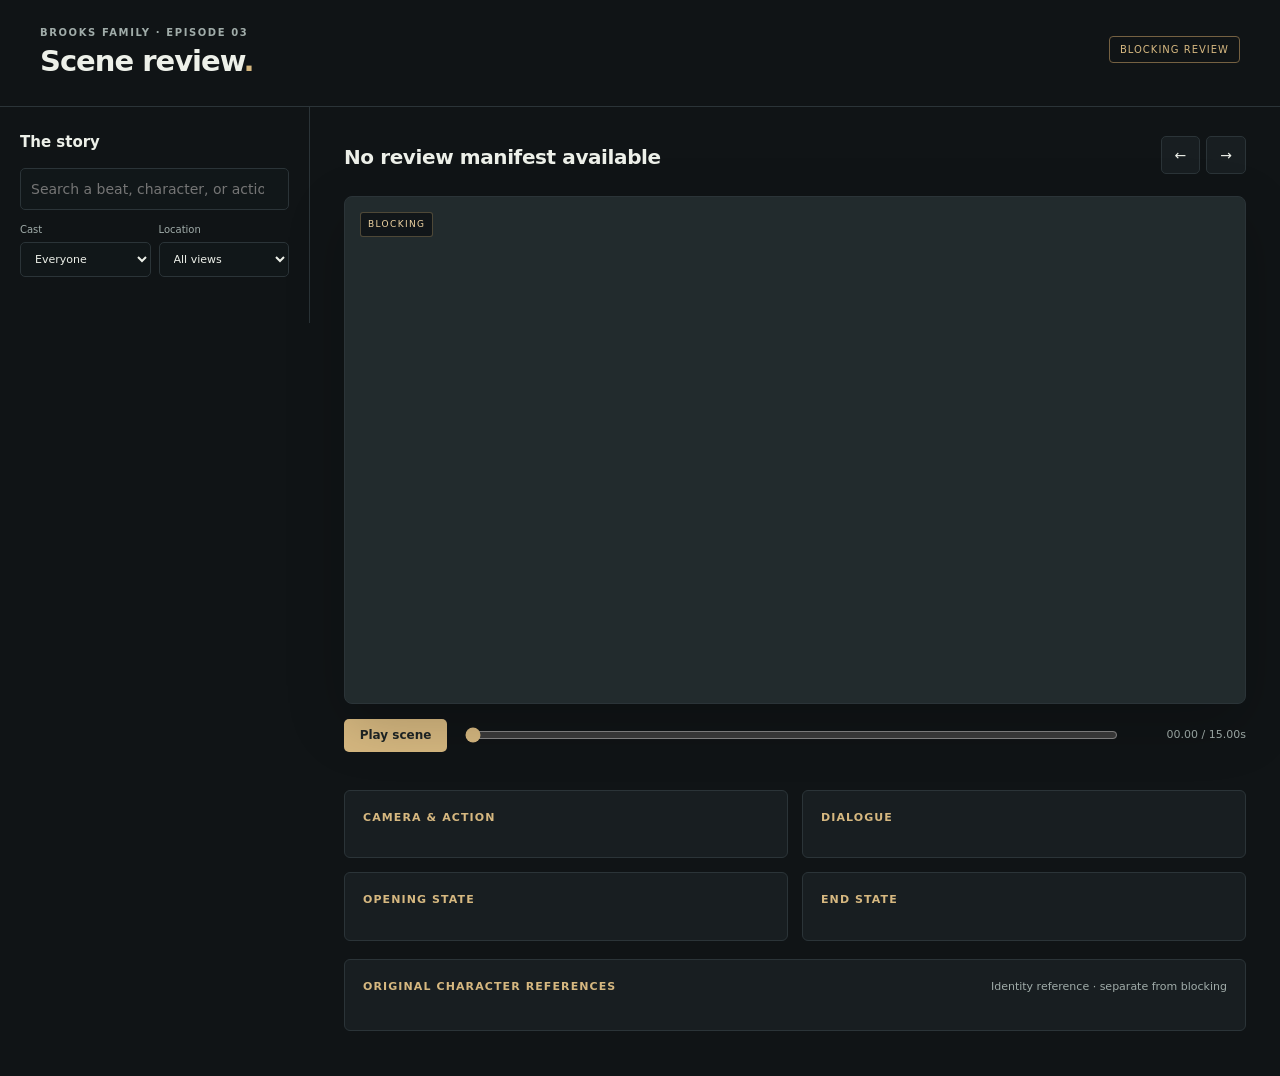
==== animation2d/episode03/web/index.html @ a22155e5 "Add data-driven Episode 03 actors, dialogue, continuity and browser preview pipeline" ====
<!doctype html>
<html lang="en">
<head>
  <meta charset="utf-8">
  <meta name="viewport" content="width=device-width, initial-scale=1">
  <title>Episode 03 · Scene review</title>
  <link rel="stylesheet" href="style.css">
</head>
<body>
  <header class="topbar">
    <div><p class="eyebrow">BROOKS FAMILY · EPISODE 03</p><h1>Scene review<span class="dot">.</span></h1></div>
    <div class="header-meta"><span id="mode" class="badge">BLOCKING REVIEW</span><p id="totals"></p></div>
  </header>
  <main>
    <aside class="library" aria-label="Shot library">
      <div class="library-top"><h2>The story</h2><span id="filtered-count" class="muted"></span></div>
      <label class="search-label"><span class="sr-only">Search shots</span><input id="search" type="search" placeholder="Search a beat, character, or action…"></label>
      <div class="filters"><label><span>Cast</span><select id="cast-filter"><option value="">Everyone</option></select></label><label><span>Location</span><select id="location-filter"><option value="">All views</option></select></label></div>
      <nav id="shots" aria-label="Select a shot"></nav>
    </aside>
    <section class="review" aria-label="Selected shot">
      <div class="shot-heading"><div><p id="shot-number" class="eyebrow"></p><h2 id="shot-title">Loading review…</h2></div><div class="navigation"><button id="previous" aria-label="Previous shot">←</button><button id="next" aria-label="Next shot">→</button></div></div>
      <div class="stage"><img id="frame" alt="Selected scene preview"><div id="frame-error" role="status" hidden></div><div class="stage-badge" id="stage-badge">BLOCKING</div></div>
      <div class="transport"><button id="play" class="play">Play scene</button><label class="scrubber"><span class="sr-only">Scene time or sample position</span><input id="time" type="range" min="0" max="14.958333" step="0.041667" value="0"></label><output id="time-label">00.00 / 15.00s</output></div>
      <p id="notice" class="notice"></p>
      <div id="shot-cast" class="cast-chips" aria-label="Visible cast"></div>
      <div class="details-grid"><section class="detail-card"><h3>Camera & action</h3><p id="camera"></p><p id="action"></p><div id="props" class="prop-list"></div></section><section class="detail-card"><h3>Dialogue</h3><div id="dialogue"></div></section></div>
      <div class="details-grid"><section class="detail-card continuity"><h3>Opening state</h3><div id="state-in"></div></section><section class="detail-card continuity"><h3>End state</h3><div id="state-out"></div></section></div>
      <section class="detail-card reference-card"><div class="reference-title"><h3>Original character references</h3><span class="muted">Identity reference · separate from blocking</span></div><div id="references"></div></section>
    </section>
  </main>
  <script src="manifest.js"></script>
  <script src="app.js"></script>
</body>
</html>
---- animation2d/episode03/web/style.css ----
:root{color-scheme:dark;--bg:#101416;--panel:#181e21;--line:#2b3438;--text:#edf0e9;--muted:#a0aca9;--accent:#d6b880;--mint:#a7c5b5}*{box-sizing:border-box}body{margin:0;background:var(--bg);color:var(--text);font:14px/1.6 ui-sans-serif,system-ui,-apple-system,BlinkMacSystemFont,"Segoe UI",sans-serif}.topbar{display:flex;justify-content:space-between;align-items:center;padding:25px 40px 28px;border-bottom:1px solid var(--line)}.eyebrow{font-size:10px;letter-spacing:.16em;color:var(--muted);font-weight:700;margin:0 0 5px}h1{font-size:29px;line-height:1.1;font-weight:650;margin:0;letter-spacing:-1px}.dot{color:var(--accent)}.header-meta{text-align:right}.header-meta p{margin:7px 0 0;color:var(--muted);font-size:12px}.badge{font-size:10px;letter-spacing:.1em;padding:7px 10px;border:1px solid #756142;border-radius:4px;color:var(--accent)}main{display:grid;grid-template-columns:310px minmax(0,1fr);max-width:1720px;margin:auto}.library{padding:26px 20px;border-right:1px solid var(--line);align-self:start;position:sticky;top:0;max-height:100vh;overflow:auto}.library-top{display:flex;justify-content:space-between;align-items:center;margin-bottom:16px}h2{font-size:20px;line-height:1.25;font-weight:600;letter-spacing:-.4px;margin:0}.library h2{font-size:15px;letter-spacing:0}.muted{color:var(--muted);font-size:11px}input,select,button{font:inherit}input[type=search],select{color:var(--text);background:#111719;border:1px solid var(--line);border-radius:5px;padding:9px 10px;width:100%}input:focus-visible,select:focus-visible,button:focus-visible,a:focus-visible{outline:2px solid var(--accent);outline-offset:3px}.filters{display:grid;grid-template-columns:1fr 1fr;gap:8px;margin:12px 0 20px}.filters label span{display:block;color:var(--muted);font-size:10px;margin-bottom:4px}.filters select{font-size:11px}.shot-button{width:100%;text-align:left;display:flex;gap:12px;padding:12px 10px;color:var(--text);background:transparent;border:1px solid transparent;border-bottom-color:#242c2f;cursor:pointer;border-radius:4px}.shot-button:hover{background:#1c2427}.shot-button.active{background:#28312f;border-color:#56685d}.shot-index{color:var(--muted);font-size:10px;font-variant-numeric:tabular-nums;padding-top:3px;min-width:22px}.shot-copy{min-width:0}.shot-copy strong{display:block;font-size:12px;line-height:1.5;font-weight:550}.shot-copy small{display:block;color:var(--muted);font-size:10px;letter-spacing:.02em;margin-top:3px}.review{padding:29px 34px 45px;max-width:1210px;width:100%;margin:auto}.shot-heading{display:flex;justify-content:space-between;align-items:center;gap:20px;margin-bottom:22px}.navigation{display:flex;gap:6px}button{color:var(--text);cursor:pointer;background:var(--panel);border:1px solid var(--line);border-radius:5px;padding:7px 13px}button:disabled{opacity:.35;cursor:default}.stage{position:relative;aspect-ratio:16/9;background:#222b2d;border:1px solid var(--line);border-radius:8px;overflow:hidden;box-shadow:0 20px 60px #0003}.stage img{display:block;width:100%;height:100%;object-fit:contain}.stage img:not([src]){visibility:hidden}.stage-badge{position:absolute;top:15px;left:15px;font-size:9px;letter-spacing:.15em;padding:4px 7px;background:#101416dd;color:#f0d5a3;border:1px solid #83745488;border-radius:3px}#frame-error{position:absolute;inset:0;display:grid;place-items:center;padding:60px;color:#f2d39a;text-align:center;background:#202829}#frame-error[hidden]{display:none}.transport{display:flex;align-items:center;gap:16px;margin:15px 0 8px}.play{background:var(--accent);color:#1e2525;font-weight:650;font-size:12px;border:none;white-space:nowrap;min-width:103px}.scrubber{flex:1;display:flex}input[type=range]{width:100%;accent-color:var(--accent);cursor:pointer}output{font-size:11px;color:var(--muted);font-variant-numeric:tabular-nums;white-space:nowrap;min-width:110px;text-align:right}.notice{font-size:11px;line-height:1.6;color:var(--muted);margin:0 0 20px}.cast-chips{display:flex;flex-wrap:wrap;gap:7px;margin-bottom:18px}.cast-chip{border:1px solid #3a4a44;background:#1b2924;border-radius:4px;color:var(--mint);font-size:10px;letter-spacing:.06em;padding:4px 9px}.details-grid{display:grid;grid-template-columns:1fr 1fr;gap:14px;margin-bottom:14px}.detail-card{background:var(--panel);border:1px solid var(--line);padding:18px;border-radius:6px}.detail-card h3{font-size:11px;letter-spacing:.1em;text-transform:uppercase;color:var(--accent);font-weight:600;margin:0 0 13px}.detail-card p{font-size:12px;color:#c7d0cb;margin:0 0 10px}.detail-card p:last-child{margin-bottom:0}#camera{color:var(--text)}.dialogue-turn{display:grid;grid-template-columns:48px minmax(0,1fr);gap:10px;margin-bottom:11px;font-size:12px}.dialogue-turn:last-child{margin-bottom:0}.dialogue-turn strong{font-size:9px;letter-spacing:.06em;color:var(--mint);padding-top:3px}.dialogue-turn p{margin:0}.prop-list{font-size:10px;color:var(--muted)}.state-line{font-size:11px;color:#c7d0cb;margin-bottom:6px;overflow-wrap:anywhere}.state-line strong{color:var(--muted);font-weight:500}.reference-card{margin-top:18px}.reference-title{display:flex;justify-content:space-between;gap:15px;align-items:baseline}.reference-title h3{margin-bottom:16px}#references{display:flex;gap:12px;overflow-x:auto}.reference{width:150px;flex:none;text-decoration:none;color:var(--muted)}.reference img{width:150px;height:125px;object-fit:contain;background:#e7e0d1;border-radius:4px;border:1px solid #434a46}.reference span{display:block;font-size:10px;margin:5px 0}.empty{font-size:12px;color:var(--muted);padding:15px}.sr-only{position:absolute;width:1px;height:1px;padding:0;margin:-1px;overflow:hidden;clip:rect(0,0,0,0);white-space:nowrap;border:0}@media(min-width:1500px){.review{padding-left:48px;padding-right:48px}}@media(max-width:1000px){main{grid-template-columns:250px minmax(0,1fr)}.library{padding:22px 14px}.review{padding:26px 22px}.details-grid{grid-template-columns:1fr}.reference-title{display:block}.reference-title .muted{display:block;margin-bottom:12px}.transport{gap:10px}.play{min-width:85px;font-size:11px;padding:8px}output{min-width:92px;font-size:10px}}@media(max-width:680px){.topbar{padding:22px 20px;align-items:flex-start}h1{font-size:25px}.header-meta p{font-size:10px}.badge{font-size:8px;padding:5px 7px}main{display:flex;flex-direction:column}.library{position:static;width:100%;max-height:none;border-right:none;border-bottom:1px solid var(--line);padding:20px}.library-top{margin-bottom:10px}.filters{margin-bottom:12px}#shots{display:flex;gap:6px;overflow-x:auto;max-height:170px}.shot-button{min-width:205px;max-width:205px;border:1px solid var(--line)}.review{padding:23px 20px}.shot-heading{margin-bottom:16px}.shot-heading h2{font-size:18px}.stage-badge{top:8px;left:8px;font-size:8px}.transport{flex-wrap:wrap}.scrubber{min-width:120px}output{font-size:9px;min-width:80px}.detail-card{padding:15px}.reference{width:130px}.reference img{width:130px;height:110px}}
.ledger{font-size:11px;color:var(--muted);margin-top:13px}.ledger summary{cursor:pointer;color:var(--mint);padding-bottom:7px}.ledger[open] summary{margin-bottom:8px}
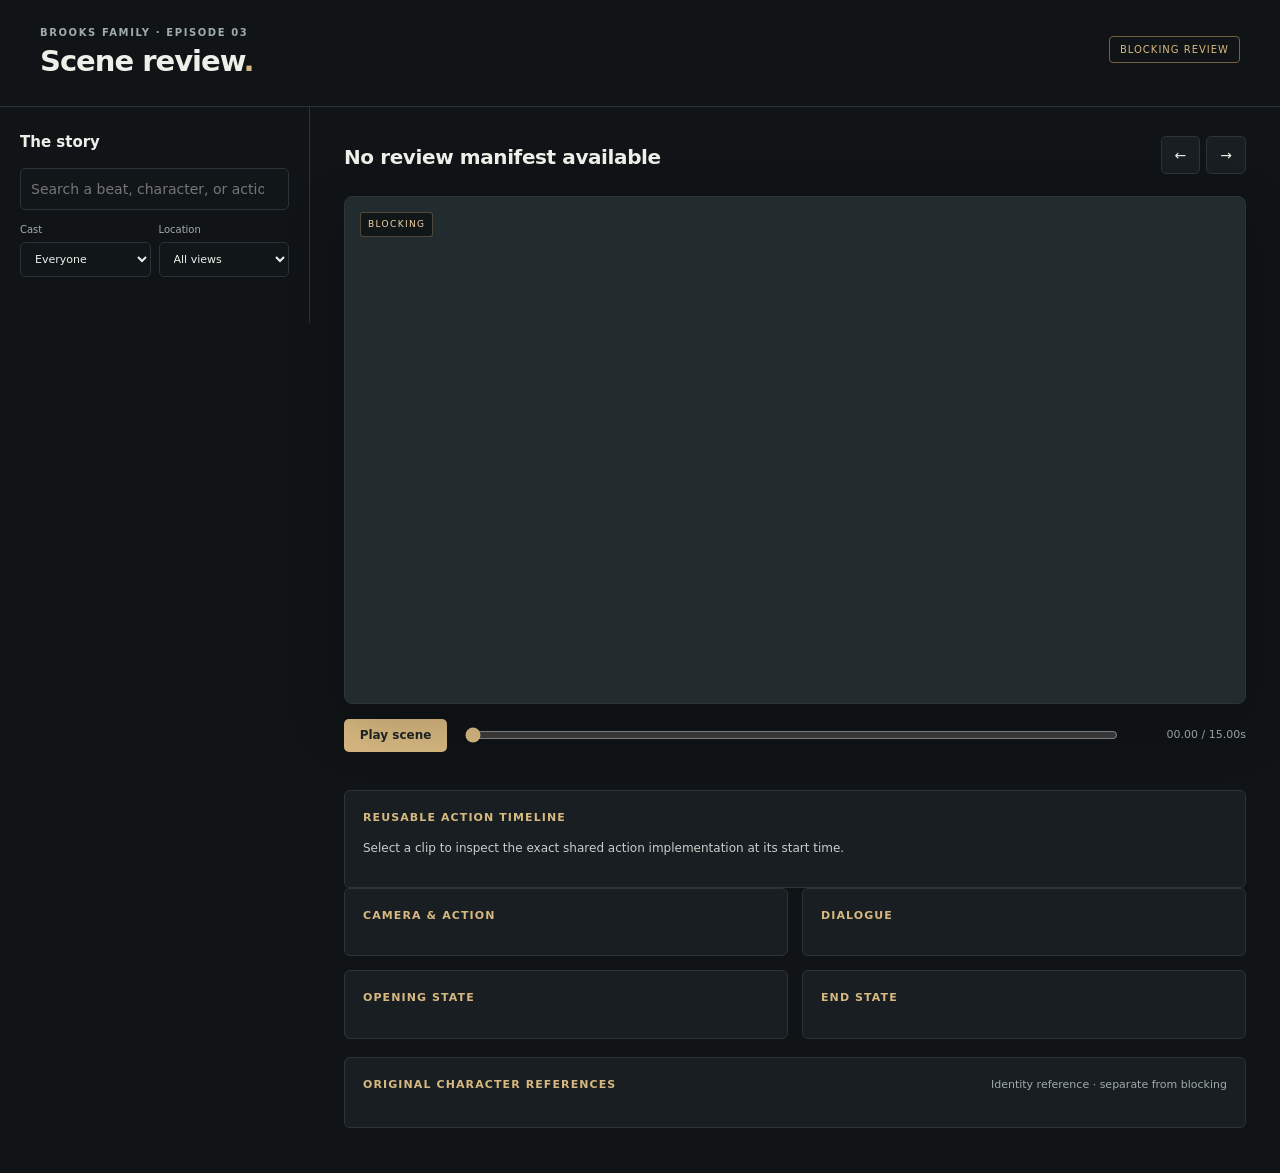
==== commit d7f8b93a: "Expose reusable action timelines in existing live browser preview without changing shot rendering" ====
--- a/animation2d/episode03/web/index.html
+++ b/animation2d/episode03/web/index.html
@@ -24,6 +24,7 @@
       <div class="transport"><button id="play" class="play">Play scene</button><label class="scrubber"><span class="sr-only">Scene time or sample position</span><input id="time" type="range" min="0" max="14.958333" step="0.041667" value="0"></label><output id="time-label">00.00 / 15.00s</output></div>
       <p id="notice" class="notice"></p>
       <div id="shot-cast" class="cast-chips" aria-label="Visible cast"></div>
+      <section class="detail-card"><h3>Reusable action timeline</h3><p class="muted">Select a clip to inspect the exact shared action implementation at its start time.</p><div id="action-tracks" class="prop-list"></div></section>
       <div class="details-grid"><section class="detail-card"><h3>Camera & action</h3><p id="camera"></p><p id="action"></p><div id="props" class="prop-list"></div></section><section class="detail-card"><h3>Dialogue</h3><div id="dialogue"></div></section></div>
       <div class="details-grid"><section class="detail-card continuity"><h3>Opening state</h3><div id="state-in"></div></section><section class="detail-card continuity"><h3>End state</h3><div id="state-out"></div></section></div>
       <section class="detail-card reference-card"><div class="reference-title"><h3>Original character references</h3><span class="muted">Identity reference · separate from blocking</span></div><div id="references"></div></section>
--- a/animation2d/episode03/web/style.css
+++ b/animation2d/episode03/web/style.css
@@ -1,2 +1,540 @@
-:root{color-scheme:dark;--bg:#101416;--panel:#181e21;--line:#2b3438;--text:#edf0e9;--muted:#a0aca9;--accent:#d6b880;--mint:#a7c5b5}*{box-sizing:border-box}body{margin:0;background:var(--bg);color:var(--text);font:14px/1.6 ui-sans-serif,system-ui,-apple-system,BlinkMacSystemFont,"Segoe UI",sans-serif}.topbar{display:flex;justify-content:space-between;align-items:center;padding:25px 40px 28px;border-bottom:1px solid var(--line)}.eyebrow{font-size:10px;letter-spacing:.16em;color:var(--muted);font-weight:700;margin:0 0 5px}h1{font-size:29px;line-height:1.1;font-weight:650;margin:0;letter-spacing:-1px}.dot{color:var(--accent)}.header-meta{text-align:right}.header-meta p{margin:7px 0 0;color:var(--muted);font-size:12px}.badge{font-size:10px;letter-spacing:.1em;padding:7px 10px;border:1px solid #756142;border-radius:4px;color:var(--accent)}main{display:grid;grid-template-columns:310px minmax(0,1fr);max-width:1720px;margin:auto}.library{padding:26px 20px;border-right:1px solid var(--line);align-self:start;position:sticky;top:0;max-height:100vh;overflow:auto}.library-top{display:flex;justify-content:space-between;align-items:center;margin-bottom:16px}h2{font-size:20px;line-height:1.25;font-weight:600;letter-spacing:-.4px;margin:0}.library h2{font-size:15px;letter-spacing:0}.muted{color:var(--muted);font-size:11px}input,select,button{font:inherit}input[type=search],select{color:var(--text);background:#111719;border:1px solid var(--line);border-radius:5px;padding:9px 10px;width:100%}input:focus-visible,select:focus-visible,button:focus-visible,a:focus-visible{outline:2px solid var(--accent);outline-offset:3px}.filters{display:grid;grid-template-columns:1fr 1fr;gap:8px;margin:12px 0 20px}.filters label span{display:block;color:var(--muted);font-size:10px;margin-bottom:4px}.filters select{font-size:11px}.shot-button{width:100%;text-align:left;display:flex;gap:12px;padding:12px 10px;color:var(--text);background:transparent;border:1px solid transparent;border-bottom-color:#242c2f;cursor:pointer;border-radius:4px}.shot-button:hover{background:#1c2427}.shot-button.active{background:#28312f;border-color:#56685d}.shot-index{color:var(--muted);font-size:10px;font-variant-numeric:tabular-nums;padding-top:3px;min-width:22px}.shot-copy{min-width:0}.shot-copy strong{display:block;font-size:12px;line-height:1.5;font-weight:550}.shot-copy small{display:block;color:var(--muted);font-size:10px;letter-spacing:.02em;margin-top:3px}.review{padding:29px 34px 45px;max-width:1210px;width:100%;margin:auto}.shot-heading{display:flex;justify-content:space-between;align-items:center;gap:20px;margin-bottom:22px}.navigation{display:flex;gap:6px}button{color:var(--text);cursor:pointer;background:var(--panel);border:1px solid var(--line);border-radius:5px;padding:7px 13px}button:disabled{opacity:.35;cursor:default}.stage{position:relative;aspect-ratio:16/9;background:#222b2d;border:1px solid var(--line);border-radius:8px;overflow:hidden;box-shadow:0 20px 60px #0003}.stage img{display:block;width:100%;height:100%;object-fit:contain}.stage img:not([src]){visibility:hidden}.stage-badge{position:absolute;top:15px;left:15px;font-size:9px;letter-spacing:.15em;padding:4px 7px;background:#101416dd;color:#f0d5a3;border:1px solid #83745488;border-radius:3px}#frame-error{position:absolute;inset:0;display:grid;place-items:center;padding:60px;color:#f2d39a;text-align:center;background:#202829}#frame-error[hidden]{display:none}.transport{display:flex;align-items:center;gap:16px;margin:15px 0 8px}.play{background:var(--accent);color:#1e2525;font-weight:650;font-size:12px;border:none;white-space:nowrap;min-width:103px}.scrubber{flex:1;display:flex}input[type=range]{width:100%;accent-color:var(--accent);cursor:pointer}output{font-size:11px;color:var(--muted);font-variant-numeric:tabular-nums;white-space:nowrap;min-width:110px;text-align:right}.notice{font-size:11px;line-height:1.6;color:var(--muted);margin:0 0 20px}.cast-chips{display:flex;flex-wrap:wrap;gap:7px;margin-bottom:18px}.cast-chip{border:1px solid #3a4a44;background:#1b2924;border-radius:4px;color:var(--mint);font-size:10px;letter-spacing:.06em;padding:4px 9px}.details-grid{display:grid;grid-template-columns:1fr 1fr;gap:14px;margin-bottom:14px}.detail-card{background:var(--panel);border:1px solid var(--line);padding:18px;border-radius:6px}.detail-card h3{font-size:11px;letter-spacing:.1em;text-transform:uppercase;color:var(--accent);font-weight:600;margin:0 0 13px}.detail-card p{font-size:12px;color:#c7d0cb;margin:0 0 10px}.detail-card p:last-child{margin-bottom:0}#camera{color:var(--text)}.dialogue-turn{display:grid;grid-template-columns:48px minmax(0,1fr);gap:10px;margin-bottom:11px;font-size:12px}.dialogue-turn:last-child{margin-bottom:0}.dialogue-turn strong{font-size:9px;letter-spacing:.06em;color:var(--mint);padding-top:3px}.dialogue-turn p{margin:0}.prop-list{font-size:10px;color:var(--muted)}.state-line{font-size:11px;color:#c7d0cb;margin-bottom:6px;overflow-wrap:anywhere}.state-line strong{color:var(--muted);font-weight:500}.reference-card{margin-top:18px}.reference-title{display:flex;justify-content:space-between;gap:15px;align-items:baseline}.reference-title h3{margin-bottom:16px}#references{display:flex;gap:12px;overflow-x:auto}.reference{width:150px;flex:none;text-decoration:none;color:var(--muted)}.reference img{width:150px;height:125px;object-fit:contain;background:#e7e0d1;border-radius:4px;border:1px solid #434a46}.reference span{display:block;font-size:10px;margin:5px 0}.empty{font-size:12px;color:var(--muted);padding:15px}.sr-only{position:absolute;width:1px;height:1px;padding:0;margin:-1px;overflow:hidden;clip:rect(0,0,0,0);white-space:nowrap;border:0}@media(min-width:1500px){.review{padding-left:48px;padding-right:48px}}@media(max-width:1000px){main{grid-template-columns:250px minmax(0,1fr)}.library{padding:22px 14px}.review{padding:26px 22px}.details-grid{grid-template-columns:1fr}.reference-title{display:block}.reference-title .muted{display:block;margin-bottom:12px}.transport{gap:10px}.play{min-width:85px;font-size:11px;padding:8px}output{min-width:92px;font-size:10px}}@media(max-width:680px){.topbar{padding:22px 20px;align-items:flex-start}h1{font-size:25px}.header-meta p{font-size:10px}.badge{font-size:8px;padding:5px 7px}main{display:flex;flex-direction:column}.library{position:static;width:100%;max-height:none;border-right:none;border-bottom:1px solid var(--line);padding:20px}.library-top{margin-bottom:10px}.filters{margin-bottom:12px}#shots{display:flex;gap:6px;overflow-x:auto;max-height:170px}.shot-button{min-width:205px;max-width:205px;border:1px solid var(--line)}.review{padding:23px 20px}.shot-heading{margin-bottom:16px}.shot-heading h2{font-size:18px}.stage-badge{top:8px;left:8px;font-size:8px}.transport{flex-wrap:wrap}.scrubber{min-width:120px}output{font-size:9px;min-width:80px}.detail-card{padding:15px}.reference{width:130px}.reference img{width:130px;height:110px}}
-.ledger{font-size:11px;color:var(--muted);margin-top:13px}.ledger summary{cursor:pointer;color:var(--mint);padding-bottom:7px}.ledger[open] summary{margin-bottom:8px}
+:root {
+  color-scheme:dark;
+  --bg:#101416;
+  --panel:#181e21;
+  --line:#2b3438;
+  --text:#edf0e9;
+  --muted:#a0aca9;
+  --accent:#d6b880;
+  --mint:#a7c5b5;
+}
+* {
+  box-sizing:border-box;
+}
+body {
+  margin:0;
+  background:var(--bg);
+  color:var(--text);
+  font:14px/1.6 ui-sans-serif,system-ui,-apple-system,BlinkMacSystemFont,"Segoe UI",sans-serif;
+}
+.topbar {
+  display:flex;
+  justify-content:space-between;
+  align-items:center;
+  padding:25px 40px 28px;
+  border-bottom:1px solid var(--line);
+}
+.eyebrow {
+  font-size:10px;
+  letter-spacing:.16em;
+  color:var(--muted);
+  font-weight:700;
+  margin:0 0 5px;
+}
+h1 {
+  font-size:29px;
+  line-height:1.1;
+  font-weight:650;
+  margin:0;
+  letter-spacing:-1px;
+}
+.dot {
+  color:var(--accent);
+}
+.header-meta {
+  text-align:right;
+}
+.header-meta p {
+  margin:7px 0 0;
+  color:var(--muted);
+  font-size:12px;
+}
+.badge {
+  font-size:10px;
+  letter-spacing:.1em;
+  padding:7px 10px;
+  border:1px solid #756142;
+  border-radius:4px;
+  color:var(--accent);
+}
+main {
+  display:grid;
+  grid-template-columns:310px minmax(0,1fr);
+  max-width:1720px;
+  margin:auto;
+}
+.library {
+  padding:26px 20px;
+  border-right:1px solid var(--line);
+  align-self:start;
+  position:sticky;
+  top:0;
+  max-height:100vh;
+  overflow:auto;
+}
+.library-top {
+  display:flex;
+  justify-content:space-between;
+  align-items:center;
+  margin-bottom:16px;
+}
+h2 {
+  font-size:20px;
+  line-height:1.25;
+  font-weight:600;
+  letter-spacing:-.4px;
+  margin:0;
+}
+.library h2 {
+  font-size:15px;
+  letter-spacing:0;
+}
+.muted {
+  color:var(--muted);
+  font-size:11px;
+}
+input,select,button {
+  font:inherit;
+}
+input[type=search],select {
+  color:var(--text);
+  background:#111719;
+  border:1px solid var(--line);
+  border-radius:5px;
+  padding:9px 10px;
+  width:100%;
+}
+input:focus-visible,select:focus-visible,button:focus-visible,a:focus-visible {
+  outline:2px solid var(--accent);
+  outline-offset:3px;
+}
+.filters {
+  display:grid;
+  grid-template-columns:1fr 1fr;
+  gap:8px;
+  margin:12px 0 20px;
+}
+.filters label span {
+  display:block;
+  color:var(--muted);
+  font-size:10px;
+  margin-bottom:4px;
+}
+.filters select {
+  font-size:11px;
+}
+.shot-button {
+  width:100%;
+  text-align:left;
+  display:flex;
+  gap:12px;
+  padding:12px 10px;
+  color:var(--text);
+  background:transparent;
+  border:1px solid transparent;
+  border-bottom-color:#242c2f;
+  cursor:pointer;
+  border-radius:4px;
+}
+.shot-button:hover {
+  background:#1c2427;
+}
+.shot-button.active {
+  background:#28312f;
+  border-color:#56685d;
+}
+.shot-index {
+  color:var(--muted);
+  font-size:10px;
+  font-variant-numeric:tabular-nums;
+  padding-top:3px;
+  min-width:22px;
+}
+.shot-copy {
+  min-width:0;
+}
+.shot-copy strong {
+  display:block;
+  font-size:12px;
+  line-height:1.5;
+  font-weight:550;
+}
+.shot-copy small {
+  display:block;
+  color:var(--muted);
+  font-size:10px;
+  letter-spacing:.02em;
+  margin-top:3px;
+}
+.review {
+  padding:29px 34px 45px;
+  max-width:1210px;
+  width:100%;
+  margin:auto;
+}
+.shot-heading {
+  display:flex;
+  justify-content:space-between;
+  align-items:center;
+  gap:20px;
+  margin-bottom:22px;
+}
+.navigation {
+  display:flex;
+  gap:6px;
+}
+button {
+  color:var(--text);
+  cursor:pointer;
+  background:var(--panel);
+  border:1px solid var(--line);
+  border-radius:5px;
+  padding:7px 13px;
+}
+button:disabled {
+  opacity:.35;
+  cursor:default;
+}
+.stage {
+  position:relative;
+  aspect-ratio:16/9;
+  background:#222b2d;
+  border:1px solid var(--line);
+  border-radius:8px;
+  overflow:hidden;
+  box-shadow:0 20px 60px #0003;
+}
+.stage img {
+  display:block;
+  width:100%;
+  height:100%;
+  object-fit:contain;
+}
+.stage img:not([src]) {
+  visibility:hidden;
+}
+.stage-badge {
+  position:absolute;
+  top:15px;
+  left:15px;
+  font-size:9px;
+  letter-spacing:.15em;
+  padding:4px 7px;
+  background:#101416dd;
+  color:#f0d5a3;
+  border:1px solid #83745488;
+  border-radius:3px;
+}
+#frame-error {
+  position:absolute;
+  inset:0;
+  display:grid;
+  place-items:center;
+  padding:60px;
+  color:#f2d39a;
+  text-align:center;
+  background:#202829;
+}
+#frame-error[hidden] {
+  display:none;
+}
+.transport {
+  display:flex;
+  align-items:center;
+  gap:16px;
+  margin:15px 0 8px;
+}
+.play {
+  background:var(--accent);
+  color:#1e2525;
+  font-weight:650;
+  font-size:12px;
+  border:none;
+  white-space:nowrap;
+  min-width:103px;
+}
+.scrubber {
+  flex:1;
+  display:flex;
+}
+input[type=range] {
+  width:100%;
+  accent-color:var(--accent);
+  cursor:pointer;
+}
+output {
+  font-size:11px;
+  color:var(--muted);
+  font-variant-numeric:tabular-nums;
+  white-space:nowrap;
+  min-width:110px;
+  text-align:right;
+}
+.notice {
+  font-size:11px;
+  line-height:1.6;
+  color:var(--muted);
+  margin:0 0 20px;
+}
+.cast-chips {
+  display:flex;
+  flex-wrap:wrap;
+  gap:7px;
+  margin-bottom:18px;
+}
+.cast-chip {
+  border:1px solid #3a4a44;
+  background:#1b2924;
+  border-radius:4px;
+  color:var(--mint);
+  font-size:10px;
+  letter-spacing:.06em;
+  padding:4px 9px;
+}
+.details-grid {
+  display:grid;
+  grid-template-columns:1fr 1fr;
+  gap:14px;
+  margin-bottom:14px;
+}
+.detail-card {
+  background:var(--panel);
+  border:1px solid var(--line);
+  padding:18px;
+  border-radius:6px;
+}
+.detail-card h3 {
+  font-size:11px;
+  letter-spacing:.1em;
+  text-transform:uppercase;
+  color:var(--accent);
+  font-weight:600;
+  margin:0 0 13px;
+}
+.detail-card p {
+  font-size:12px;
+  color:#c7d0cb;
+  margin:0 0 10px;
+}
+.detail-card p:last-child {
+  margin-bottom:0;
+}
+#camera {
+  color:var(--text);
+}
+.dialogue-turn {
+  display:grid;
+  grid-template-columns:48px minmax(0,1fr);
+  gap:10px;
+  margin-bottom:11px;
+  font-size:12px;
+}
+.dialogue-turn:last-child {
+  margin-bottom:0;
+}
+.dialogue-turn strong {
+  font-size:9px;
+  letter-spacing:.06em;
+  color:var(--mint);
+  padding-top:3px;
+}
+.dialogue-turn p {
+  margin:0;
+}
+.prop-list {
+  font-size:10px;
+  color:var(--muted);
+}
+.state-line {
+  font-size:11px;
+  color:#c7d0cb;
+  margin-bottom:6px;
+  overflow-wrap:anywhere;
+}
+.state-line strong {
+  color:var(--muted);
+  font-weight:500;
+}
+.reference-card {
+  margin-top:18px;
+}
+.reference-title {
+  display:flex;
+  justify-content:space-between;
+  gap:15px;
+  align-items:baseline;
+}
+.reference-title h3 {
+  margin-bottom:16px;
+}
+#references {
+  display:flex;
+  gap:12px;
+  overflow-x:auto;
+}
+.reference {
+  width:150px;
+  flex:none;
+  text-decoration:none;
+  color:var(--muted);
+}
+.reference img {
+  width:150px;
+  height:125px;
+  object-fit:contain;
+  background:#e7e0d1;
+  border-radius:4px;
+  border:1px solid #434a46;
+}
+.reference span {
+  display:block;
+  font-size:10px;
+  margin:5px 0;
+}
+.empty {
+  font-size:12px;
+  color:var(--muted);
+  padding:15px;
+}
+.sr-only {
+  position:absolute;
+  width:1px;
+  height:1px;
+  padding:0;
+  margin:-1px;
+  overflow:hidden;
+  clip:rect(0,0,0,0);
+  white-space:nowrap;
+  border:0;
+}
+@media(min-width:1500px) {
+  .review {
+    padding-left:48px;
+    padding-right:48px;
+  }
+}
+@media(max-width:1000px) {
+  main {
+    grid-template-columns:250px minmax(0,1fr);
+  }
+  .library {
+    padding:22px 14px;
+  }
+  .review {
+    padding:26px 22px;
+  }
+  .details-grid {
+    grid-template-columns:1fr;
+  }
+  .reference-title {
+    display:block;
+  }
+  .reference-title .muted {
+    display:block;
+    margin-bottom:12px;
+  }
+  .transport {
+    gap:10px;
+  }
+  .play {
+    min-width:85px;
+    font-size:11px;
+    padding:8px;
+  }
+  output {
+    min-width:92px;
+    font-size:10px;
+  }
+}
+@media(max-width:680px) {
+  .topbar {
+    padding:22px 20px;
+    align-items:flex-start;
+  }
+  h1 {
+    font-size:25px;
+  }
+  .header-meta p {
+    font-size:10px;
+  }
+  .badge {
+    font-size:8px;
+    padding:5px 7px;
+  }
+  main {
+    display:flex;
+    flex-direction:column;
+  }
+  .library {
+    position:static;
+    width:100%;
+    max-height:none;
+    border-right:none;
+    border-bottom:1px solid var(--line);
+    padding:20px;
+  }
+  .library-top {
+    margin-bottom:10px;
+  }
+  .filters {
+    margin-bottom:12px;
+  }
+  #shots {
+    display:flex;
+    gap:6px;
+    overflow-x:auto;
+    max-height:170px;
+  }
+  .shot-button {
+    min-width:205px;
+    max-width:205px;
+    border:1px solid var(--line);
+  }
+  .review {
+    padding:23px 20px;
+  }
+  .shot-heading {
+    margin-bottom:16px;
+  }
+  .shot-heading h2 {
+    font-size:18px;
+  }
+  .stage-badge {
+    top:8px;
+    left:8px;
+    font-size:8px;
+  }
+  .transport {
+    flex-wrap:wrap;
+  }
+  .scrubber {
+    min-width:120px;
+  }
+  output {
+    font-size:9px;
+    min-width:80px;
+  }
+  .detail-card {
+    padding:15px;
+  }
+  .reference {
+    width:130px;
+  }
+  .reference img {
+    width:130px;
+    height:110px;
+  }
+}
+.ledger {
+  font-size:11px;
+  color:var(--muted);
+  margin-top:13px;
+}
+.ledger summary {
+  cursor:pointer;
+  color:var(--mint);
+  padding-bottom:7px;
+}
+.ledger[open] summary {
+  margin-bottom:8px;
+}
